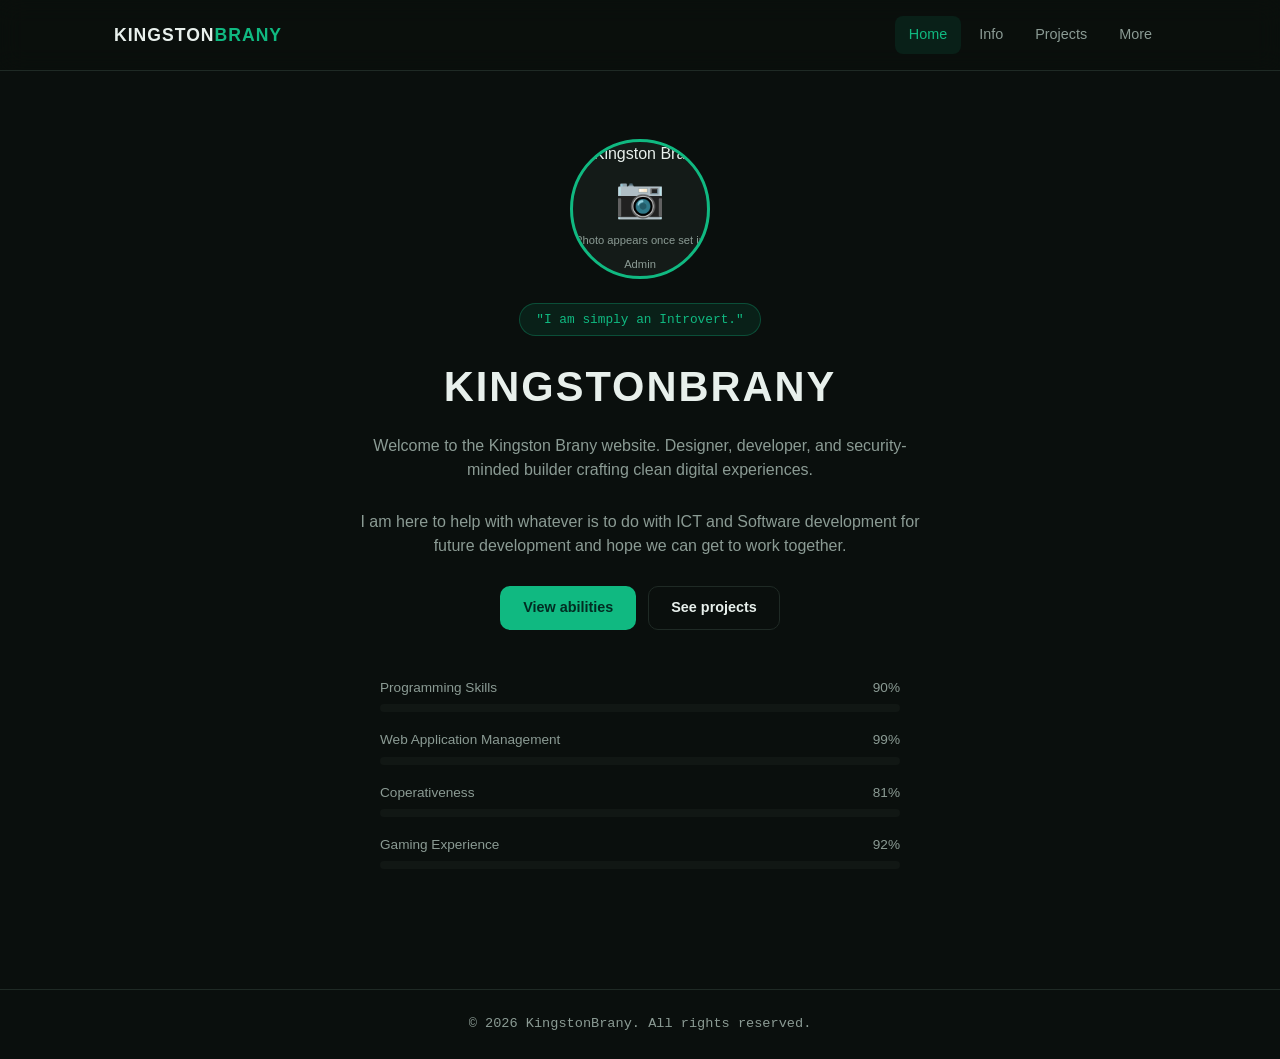
==== index.html @ 4097a3f9 "Initial commit from Acode" ====
<!DOCTYPE html>
<html lang="en">
<head>
  <meta charset="UTF-8" />
  <meta name="viewport" content="width=device-width, initial-scale=1.0" />
  <title>KingstonBrany — Home</title>
  <link rel="stylesheet" href="css/style.css" />
  <link rel="icon" type="image/jpg" href="./images/hacker.jpg">
<meta name="description" content="Ssewankambo Kingston Brany is an aspiring computer programmer and web application designer.He is an experienced computer user in multiple fields such as SQL programming and Python.Visit his portifolio to find more.">
<meta name="keywords" content="Kingston Brany, Ssewankambo Kingston Brany , web design, HTML, CSS, programming, cybersecurity, computer programmer , website designer , kingstonbrany , kingstonbranysite , simply introvert, the introvert  ">
<meta name="kingstonbrany" content="Kingston Brany">
<meta name="robots" content="index, follow">
  
</head>
<body>

  <!-- Navigation (hardcoded so it always shows, even if JS fails) -->
  <nav class="nav">
    <div class="nav-inner">
      <a href="login.html" class="brand">KINGSTON<span>BRANY</span></a>
      <div class="nav-links">
        <a href="index.html" class="nav-link" data-page="index">Home</a>
        <a href="info.html" class="nav-link" data-page="info">Info</a>
        <a href="projects.html" class="nav-link" data-page="projects">Projects</a>
        <a href="more.html" class="nav-link" data-page="more">More</a>
        <a href="admin.html" class="nav-link admin-link" data-page="admin" hidden>Admin</a>
      </div>
    </div>
  </nav>

  <main class="page">
    <div class="hero">
      <div class="profile-frame" id="profile-frame">
        <img src='./images/img2.jpg' id="profile-pic-img" alt="Kingston Brany" />
        <div class="profile-placeholder" id="profile-placeholder">
          <span>&#128247;</span>
          <small>Photo appears once set in Admin</small>
        </div>
      </div>
      <span class="hero-badge">"I am simply an Introvert."</span>
      <h1>KINGSTONBRANY</h1>
      <p class="tagline">Welcome to the Kingston Brany website. Designer, developer, and security-minded builder crafting clean digital experiences.</p>
           <p class="tagline">I am here to help with whatever is to do with ICT and Software development for future development and hope we can get to work together.</p>
<p></p>

      <div class="cta">
        <a href="info.html" class="btn btn-primary">View abilities</a>
        <a href="projects.html" class="btn btn-ghost">See projects</a>
      </div>
      <div class="stats-block">
        <div class="stat-row">
          <div class="stat-label"><span>Programming Skills</span><span>90%</span></div>
          <div class="stat-bar"><div class="stat-fill" data-target="50"></div></div>
        </div>
        <div class="stat-row">
          <div class="stat-label"><span>Web Application Management</span><span>99%</span></div>
          <div class="stat-bar"><div class="stat-fill" data-target="99"></div></div>
        </div>
        <div class="stat-row">
          <div class="stat-label"><span>Coperativeness</span><span>81%</span></div>
          <div class="stat-bar"><div class="stat-fill" data-target="81"></div></div>
        </div>
        <div class="stat-row">
          <div class="stat-label"><span>Gaming Experience</span><span>92%</span></div>
          <div class="stat-bar"><div class="stat-fill" data-target="92"></div></div>
        </div>
      </div>
    </div>
  </main>

  <!-- Footer (hardcoded too) -->
  <footer class="footer">
    <p>&copy; <span id="year"></span> KingstonBrany. All rights reserved.</p>
  </footer>

  <!-- Supabase library from CDN -->

  <!-- Shared helpers (auth, nav highlighting) -->
  <script src="js/config.js"></script>
  <!-- Home page logic -->
  <script src="js/home.js"></script>
</body>
</html>
---- css/style.css ----
/* ===========================
   KINGSTON HACKER — Stylesheet
   Plain CSS, no frameworks
   =========================== */

/* ---- Design tokens (colors, fonts, spacing) ---- */
:root {
  --bg: #0a0f0d;
  --bg-soft: #111714;
  --card: #141b18;
  --border: #1f2a25;
  --text: #e8f0ec;
  --muted: #8b9b94;
  --primary: #10b981;
  --primary-dark: #047857;
  --accent: #f59e0b;
  --success: #22c55e;
  --warning: #f59e0b;
  --error: #ef4444;
  --radius: 14px;
  --max-width: 1100px;
  --font: -apple-system, BlinkMacSystemFont, 'Segoe UI', Roboto, Helvetica, Arial, sans-serif;
  --mono: 'SF Mono', 'Fira Code', 'JetBrains Mono', Consolas, monospace;
}

/* ---- Reset ---- */
* { margin: 0; padding: 0; box-sizing: border-box; }
html { scroll-behavior: smooth; }
body {
  font-family: var(--font);
  background: var(--bg);
  color: var(--text);
  line-height: 1.5;
  min-height: 100vh;
  overflow-x: hidden;
}
a { color: inherit; text-decoration: none; }
ul { list-style: none; }
img { max-width: 100%; display: block; }
button { font-family: inherit; }

/* ---- Navigation ---- */
.nav {
  position: sticky;
  top: 0;
  z-index: 100;
  backdrop-filter: blur(12px);
  background: rgba(10, 15, 13, 0.8);
  border-bottom: 1px solid var(--border);
}
.nav-inner {
  max-width: var(--max-width);
  margin: 0 auto;
  padding: 16px 24px;
  display: flex;
  justify-content: space-between;
  align-items: center;
  gap: 16px;
}
.brand {
  font-weight: 800;
  font-size: 1.1rem;
  letter-spacing: 1px;
  color: var(--text);
}
.brand span { color: var(--primary); }
.nav-links { display: flex; gap: 4px; flex-wrap: wrap; }
.nav-link {
  padding: 8px 14px;
  border-radius: 8px;
  font-size: 0.9rem;
  color: var(--muted);
  transition: color 0.2s ease, background 0.2s ease;
}
.nav-link:hover { color: var(--text); background: var(--bg-soft); }
.nav-link.active { color: var(--primary); background: rgba(16, 185, 129, 0.1); }
.admin-link { color: var(--accent); }
.login-link { color: var(--primary); font-weight: 600; }

/* ---- Layout container ---- */
.page {
  max-width: var(--max-width);
  margin: 0 auto;
  padding: 48px 24px 80px;
  animation: fadeUp 0.5s ease;
}
.page-title { font-size: 2rem; font-weight: 800; margin-bottom: 8px; }
.page-sub { color: var(--muted); font-size: 0.95rem; margin-bottom: 32px; }
.section-heading { font-size: 1.4rem; font-weight: 700; margin-top: 56px; margin-bottom: 8px; }

@keyframes fadeUp {
  from { opacity: 0; transform: translateY(12px); }
  to   { opacity: 1; transform: translateY(0); }
}

/* ---- Buttons ---- */
.btn {
  display: inline-flex;
  align-items: center;
  justify-content: center;
  padding: 10px 22px;
  border-radius: 10px;
  font-weight: 600;
  font-size: 0.9rem;
  border: 1px solid transparent;
  cursor: pointer;
  transition: transform 0.15s ease, background 0.2s ease, border-color 0.2s ease;
}
.btn:active { transform: scale(0.97); }
.btn-primary { background: var(--primary); color: #022c22; }
.btn-primary:hover { background: var(--primary-dark); }
.btn-ghost { background: transparent; color: var(--text); border-color: var(--border); }
.btn-ghost:hover { border-color: var(--primary); }

/* ---- Home / Hero ---- */
.hero { text-align: center; padding: 20px 0 40px; }
.profile-frame {
  width: 140px; height: 140px;
  margin: 0 auto 24px;
  border-radius: 50%;
  border: 3px solid var(--primary);
  overflow: hidden;
  background: var(--card);
  display: grid;
  place-items: center;
}
.profile-frame img { width: 100%; height: 100%; object-fit: cover; }
.profile-placeholder { color: var(--muted); text-align: center; }
.profile-placeholder span { font-size: 2.5rem; display: block; }
.profile-placeholder small { font-size: 0.7rem; }
.hero-badge {
  display: inline-block;
  padding: 6px 16px;
  border-radius: 999px;
  background: rgba(16, 185, 129, 0.1);
  border: 1px solid rgba(16, 185, 129, 0.3);
  color: var(--primary);
  font-size: 0.8rem;
  font-family: var(--mono);
  margin-bottom: 20px;
}
.hero h1 { font-size: 2.6rem; font-weight: 800; letter-spacing: 2px; margin-bottom: 16px; }
.tagline { color: var(--muted); max-width: 560px; margin: 0 auto 28px; font-size: 1rem; }
.cta { display: flex; gap: 12px; justify-content: center; flex-wrap: wrap; margin-bottom: 48px; }

/* ---- Stats bars ---- */
.stats-block { max-width: 520px; margin: 0 auto; display: flex; flex-direction: column; gap: 18px; }
.stat-row { width: 100%; }
.stat-label { display: flex; justify-content: space-between; font-size: 0.85rem; margin-bottom: 6px; color: var(--muted); }
.stat-bar { height: 8px; background: var(--bg-soft); border-radius: 999px; overflow: hidden; }
.stat-fill {
  height: 100%;
  background: linear-gradient(90deg, var(--primary), var(--primary-dark));
  border-radius: 999px;
  width: 0%;
  transition: width 1.2s ease;
}

/* ---- Abilities grid ---- */
.abilities {
  display: grid;
  grid-template-columns: repeat(auto-fit, minmax(260px, 1fr));
  gap: 18px;
  margin-bottom: 24px;
}
.ability {
  background: var(--card);
  border: 1px solid var(--border);
  border-radius: var(--radius);
  padding: 28px 24px;
  transition: transform 0.25s ease, border-color 0.25s ease;
}
.ability:hover { transform: translateY(-4px); border-color: rgba(16, 185, 129, 0.4); }
.ability .icon { font-size: 1.8rem; margin-bottom: 14px; }
.ability h3 { font-size: 1.05rem; font-weight: 700; margin-bottom: 8px; }
.ability p { color: var(--muted); font-size: 0.9rem; }

/* ---- Timeline ---- */
.timeline { display: flex; flex-direction: column; gap: 24px; position: relative; padding-left: 28px; }
.timeline::before {
  content: '';
  position: absolute;
  left: 6px; top: 0; bottom: 0;
  width: 2px;
  background: var(--border);
}
.timeline-item { position: relative; }
.timeline-dot {
  position: absolute;
  left: -28px; top: 4px;
  width: 14px; height: 14px;
  border-radius: 50%;
  background: var(--primary);
  border: 3px solid var(--bg);
}
.timeline-card {
  background: var(--card);
  border: 1px solid var(--border);
  border-radius: var(--radius);
  padding: 22px;
}
.timeline-meta { display: flex; gap: 10px; margin-bottom: 10px; }
.timeline-year {
  font-family: var(--mono);
  font-size: 0.8rem;
  color: var(--primary);
  background: rgba(16, 185, 129, 0.1);
  padding: 3px 10px;
  border-radius: 999px;
}
.timeline-level {
  font-size: 0.8rem;
  color: var(--accent);
  background: rgba(245, 158, 11, 0.1);
  padding: 3px 10px;
  border-radius: 999px;
}
.timeline-card h3 { font-size: 1.1rem; font-weight: 700; margin-bottom: 12px; }
.timeline-card ul { display: flex; flex-direction: column; gap: 6px; }
.timeline-card li { font-size: 0.88rem; color: var(--muted); padding-left: 16px; position: relative; }
.timeline-card li::before { content: '\25B8'; position: absolute; left: 0; color: var(--primary); }

/* ---- Socials grid ---- */
.socials {
  display: grid;
  grid-template-columns: repeat(auto-fit, minmax(240px, 1fr));
  gap: 14px;
  margin-bottom: 24px;
}
.social {
  display: flex;
  align-items: center;
  gap: 14px;
  padding: 18px;
  background: var(--card);
  border: 1px solid var(--border);
  border-radius: var(--radius);
  transition: transform 0.2s ease, border-color 0.2s ease;
}
.social:hover { transform: translateY(-3px); border-color: var(--primary); }
.social .icon {
  width: 44px; height: 44px;
  border-radius: 10px;
  background: rgba(16, 185, 129, 0.1);
  display: grid; place-items: center;
  font-weight: 700;
  font-size: 0.85rem;
  color: var(--primary);
}
.social .meta { flex: 1; }
.social .name { font-weight: 600; font-size: 0.95rem; }
.social .handle { color: var(--muted); font-size: 0.82rem; }
.social .arrow { color: var(--muted); }

/* ---- Update feed (More page) ---- */
.feed { display: flex; flex-direction: column; gap: 16px; }
.feed-loading, .feed-empty {
  text-align: center;
  color: var(--muted);
  padding: 40px;
  font-size: 0.9rem;
}
.update-item {
  background: var(--card);
  border: 1px solid var(--border);
  border-radius: var(--radius);
  padding: 22px;
}
.update-item .head { display: flex; justify-content: space-between; align-items: center; margin-bottom: 10px; gap: 12px; flex-wrap: wrap; }
.update-item .head h4 { font-size: 1rem; font-weight: 700; }
.update-item .date { font-size: 0.78rem; color: var(--muted); font-family: var(--mono); }
.update-item .body { color: var(--text); font-size: 0.92rem; margin-bottom: 12px; white-space: pre-wrap; }
.update-image { border-radius: 10px; margin-top: 8px; }
.del {
  margin-top: 12px;
  background: transparent;
  border: 1px solid var(--error);
  color: var(--error);
  padding: 5px 14px;
  border-radius: 8px;
  font-size: 0.8rem;
  cursor: pointer;
  transition: background 0.2s ease;
}
.del:hover { background: rgba(239, 68, 68, 0.1); }

/* ---- Projects page ---- */
.projects-grid {
  display: grid;
  grid-template-columns: repeat(auto-fit, minmax(280px, 1fr));
  gap: 18px;
}
.project-card {
  background: var(--card);
  border: 1px solid var(--border);
  border-radius: var(--radius);
  padding: 24px;
  display: flex;
  flex-direction: column;
  gap: 12px;
  transition: transform 0.25s ease, border-color 0.25s ease, box-shadow 0.25s ease;
}
.project-card:hover {
  transform: translateY(-4px);
  border-color: rgba(16, 185, 129, 0.4);
  box-shadow: 0 16px 40px -16px rgba(16, 185, 129, 0.3);
}
.project-card-top { display: flex; align-items: center; gap: 10px; }
.project-icon {
  font-size: 1.4rem;
  width: 40px; height: 40px;
  display: grid; place-items: center;
  border-radius: 10px;
  background: rgba(16, 185, 129, 0.1);
  border: 1px solid rgba(16, 185, 129, 0.25);
}
.project-card h3 { font-size: 1.1rem; font-weight: 700; }
.project-desc { color: var(--muted); font-size: 0.92rem; flex: 1; }
.project-tags { display: flex; flex-wrap: wrap; gap: 6px; }
.tag {
  font-size: 0.78rem;
  color: var(--primary);
  padding: 3px 10px;
  border-radius: 999px;
  background: rgba(16, 185, 129, 0.1);
  border: 1px solid rgba(16, 185, 129, 0.25);
  font-family: var(--mono);
}
.project-links { display: flex; gap: 12px; margin-top: 4px; flex-wrap: wrap; }
.project-link {
  font-size: 0.88rem;
  color: var(--text);
  padding: 6px 14px;
  border-radius: 8px;
  border: 1px solid var(--border);
  transition: border-color 0.2s ease, background 0.2s ease;
}
.project-link:hover { border-color: var(--primary); background: var(--bg-soft); }
.admin-proj-links { display: flex; gap: 12px; margin-top: 10px; flex-wrap: wrap; }

/* ---- Login page ---- */
.auth-card {
  max-width: 420px;
  margin: 20px auto;
  background: var(--card);
  border: 1px solid var(--border);
  border-radius: 20px;
  padding: 36px 32px;
}
.auth-title { font-size: 1.6rem; font-weight: 800; text-align: center; margin-bottom: 4px; }
.auth-sub { color: var(--muted); text-align: center; font-size: 0.92rem; margin-bottom: 24px; }
.auth-tabs {
  display: flex;
  gap: 6px;
  background: var(--bg);
  border: 1px solid var(--border);
  border-radius: 12px;
  padding: 4px;
  margin-bottom: 22px;
}
.auth-tab {
  flex: 1;
  background: transparent;
  border: none;
  color: var(--muted);
  padding: 10px;
  border-radius: 9px;
  font-weight: 600;
  font-size: 0.9rem;
  cursor: pointer;
  transition: background 0.2s ease, color 0.2s ease;
}
.auth-tab.active { background: var(--primary); color: #022c22; }
.auth-form .field { margin-bottom: 16px; }
.auth-submit { width: 100%; margin-top: 6px; }
.auth-msg { display: block; text-align: center; font-size: 0.85rem; color: var(--muted); margin-top: 12px; min-height: 1.2em; }
.auth-msg.ok { color: var(--success); }
.auth-msg.err { color: var(--error); }

/* ---- Admin page ---- */
.admin-header {
  display: flex;
  justify-content: space-between;
  align-items: flex-start;
  gap: 16px;
  margin-bottom: 32px;
  flex-wrap: wrap;
}
.admin-section { border-top: 1px solid var(--border); padding-top: 28px; margin-bottom: 36px; }
.admin-section-title { font-size: 1.2rem; font-weight: 700; margin-bottom: 18px; }
.admin-profile-row { display: flex; align-items: center; gap: 24px; flex-wrap: wrap; }
.profile-frame-sm { width: 100px; height: 100px; border-width: 2px; margin: 0; }
.profile-frame-sm .profile-placeholder span { font-size: 1.6rem; }
.admin-profile-controls { display: flex; flex-direction: column; gap: 10px; }

/* ---- Form fields (admin) ---- */
.field { margin-bottom: 16px; }
.field label { display: block; font-size: 0.85rem; color: var(--muted); margin-bottom: 6px; font-weight: 600; }
.field input, .field textarea {
  width: 100%;
  background: var(--bg);
  border: 1px solid var(--border);
  border-radius: 10px;
  padding: 11px 14px;
  color: var(--text);
  font-size: 0.9rem;
  font-family: inherit;
  transition: border-color 0.2s ease;
}
.field input:focus, .field textarea:focus { outline: none; border-color: var(--primary); }
.field textarea { resize: vertical; min-height: 80px; }
.file-input { padding: 8px; border-style: dashed; }
.upload-card {
  background: var(--card);
  border: 1px solid var(--border);
  border-radius: var(--radius);
  padding: 24px;
  margin-bottom: 24px;
}
.upload-actions { display: flex; align-items: center; gap: 14px; flex-wrap: wrap; margin-top: 8px; }
.btn-upload {
  background: var(--primary);
  color: #022c22;
  border: none;
  padding: 10px 22px;
  border-radius: 10px;
  font-weight: 600;
  font-size: 0.9rem;
  cursor: pointer;
  transition: background 0.2s ease;
}
.btn-upload:hover { background: var(--primary-dark); }
.btn-upload:disabled { opacity: 0.5; cursor: not-allowed; }
.upload-msg { font-size: 0.85rem; color: var(--muted); }
.upload-msg.ok { color: var(--success); }
.upload-msg.err { color: var(--error); }
.image-preview { position: relative; margin-top: 10px; }
.image-preview img { max-height: 180px; border-radius: 10px; }
.remove-img {
  position: absolute;
  top: 8px; right: 8px;
  background: rgba(0, 0, 0, 0.7);
  color: #fff;
  border: none;
  padding: 4px 10px;
  border-radius: 6px;
  font-size: 0.78rem;
  cursor: pointer;
}

/* ---- Footer ---- */
.footer {
  padding: 24px 32px;
  text-align: center;
  color: var(--muted);
  font-size: 0.85rem;
  border-top: 1px solid var(--border);
  font-family: var(--mono);
}

/* ---- Responsive ---- */
@media (max-width: 640px) {
  .hero h1 { font-size: 1.9rem; }
  .nav-inner { flex-direction: column; gap: 12px; padding: 12px 16px; }
  .nav-links { justify-content: center; }
  .page { padding: 32px 16px 60px; }
  .page-title { font-size: 1.6rem; }
  .auth-card { padding: 28px 20px; }
  .admin-header { flex-direction: column; }
}
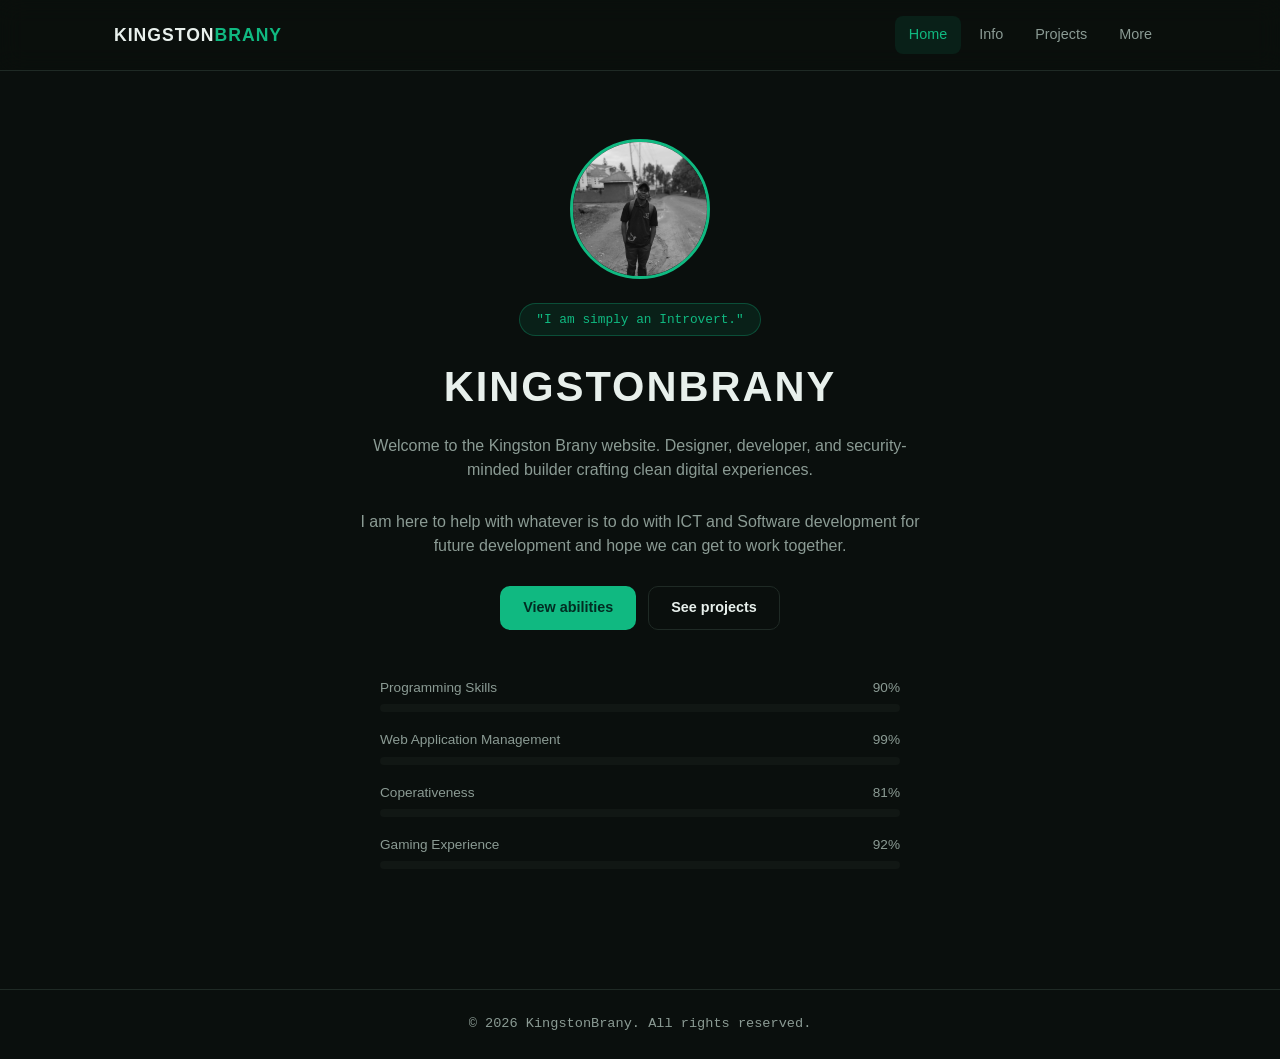
==== commit e44d9f18: "Update image source path in index.html" ====
--- a/index.html
+++ b/index.html
@@ -6,8 +6,8 @@
   <title>KingstonBrany — Home</title>
   <link rel="stylesheet" href="css/style.css" />
   <link rel="icon" type="image/jpg" href="./images/hacker.jpg">
-<meta name="description" content="Ssewankambo Kingston Brany is an aspiring computer programmer and web application designer.He is an experienced computer user in multiple fields such as SQL programming and Python.Visit his portifolio to find more.">
-<meta name="keywords" content="Kingston Brany, Ssewankambo Kingston Brany , web design, HTML, CSS, programming, cybersecurity, computer programmer , website designer , kingstonbrany , kingstonbranysite , simply introvert, the introvert  ">
+<meta name="description" content="Ssewankambo Kingston Brany is an aspiring computer programmer and web application designer.He is an experienced computer user in multiple fields such as SQL programmi[...]
+<meta name="keywords" content="Kingston Brany, Ssewankambo Kingston Brany , web design, HTML, CSS, programming, cybersecurity, computer programmer , website designer , kingstonbrany , kingstonbranysit[...]
 <meta name="kingstonbrany" content="Kingston Brany">
 <meta name="robots" content="index, follow">
   
@@ -31,7 +31,7 @@
   <main class="page">
     <div class="hero">
       <div class="profile-frame" id="profile-frame">
-        <img src='./images/img2.jpg' id="profile-pic-img" alt="Kingston Brany" />
+        <img src='./img2.jpg' id="profile-pic-img" alt="Kingston Brany" />
         <div class="profile-placeholder" id="profile-placeholder">
           <span>&#128247;</span>
           <small>Photo appears once set in Admin</small>
@@ -50,7 +50,7 @@
       <div class="stats-block">
         <div class="stat-row">
           <div class="stat-label"><span>Programming Skills</span><span>90%</span></div>
-          <div class="stat-bar"><div class="stat-fill" data-target="50"></div></div>
+          <div class="stat-bar"><div class="stat-fill" data-target="90"></div></div>
         </div>
         <div class="stat-row">
           <div class="stat-label"><span>Web Application Management</span><span>99%</span></div>
--- a/css/style.css
+++ b/css/style.css
@@ -39,6 +39,41 @@
 img { max-width: 100%; display: block; }
 button { font-family: inherit; }
 
+/* ---- Page Transitions ---- */
+@keyframes fadeIn {
+  from {
+    opacity: 0;
+    transform: translateY(8px);
+  }
+  to {
+    opacity: 1;
+    transform: translateY(0);
+  }
+}
+
+@keyframes fadeOut {
+  from {
+    opacity: 1;
+    transform: translateY(0);
+  }
+  to {
+    opacity: 0;
+    transform: translateY(-8px);
+  }
+}
+
+body.transitioning .page {
+  animation: fadeOut 0.3s ease forwards;
+}
+
+body.loaded .page {
+  animation: fadeIn 0.4s ease forwards;
+}
+
+nav, footer {
+  animation: fadeIn 0.5s ease forwards;
+}
+
 /* ---- Navigation ---- */
 .nav {
   position: sticky;
@@ -71,6 +106,7 @@
   font-size: 0.9rem;
   color: var(--muted);
   transition: color 0.2s ease, background 0.2s ease;
+  cursor: pointer;
 }
 .nav-link:hover { color: var(--text); background: var(--bg-soft); }
 .nav-link.active { color: var(--primary); background: rgba(16, 185, 129, 0.1); }
